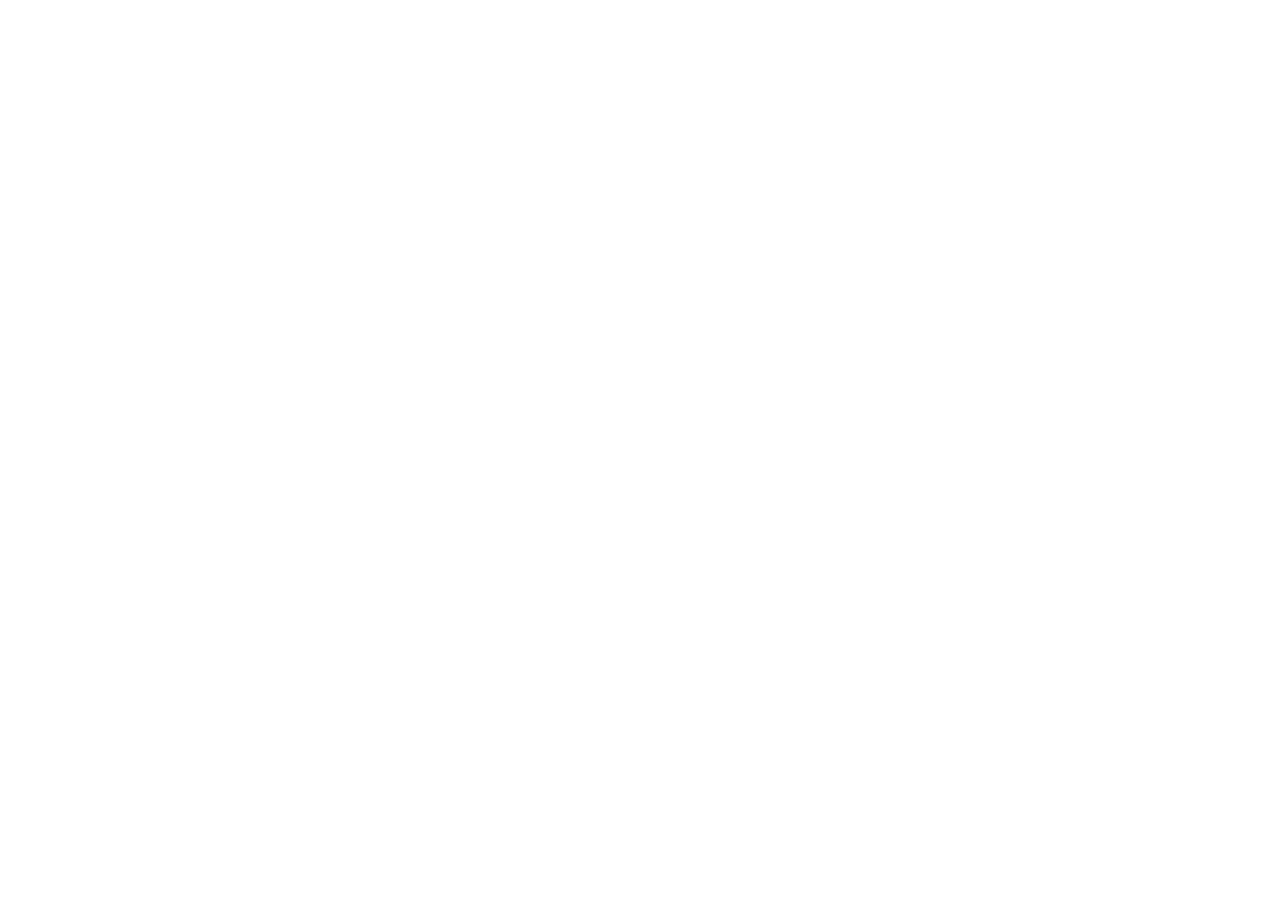
==== index.html @ ae7eb97d "Encuestas de satisfacción EvelynA: dueño y equipo Co-Authored-By: Claude Opus 5.5 <noreply@anthropic" ====
<!DOCTYPE html><html lang="es"><head><meta charset="utf-8"><meta name="robots" content="noindex"><meta http-equiv="refresh" content="0; url=https://soyevelyna.com/"><title>EvelynA</title></head><body><a href="https://soyevelyna.com/">soyevelyna.com</a></body></html>
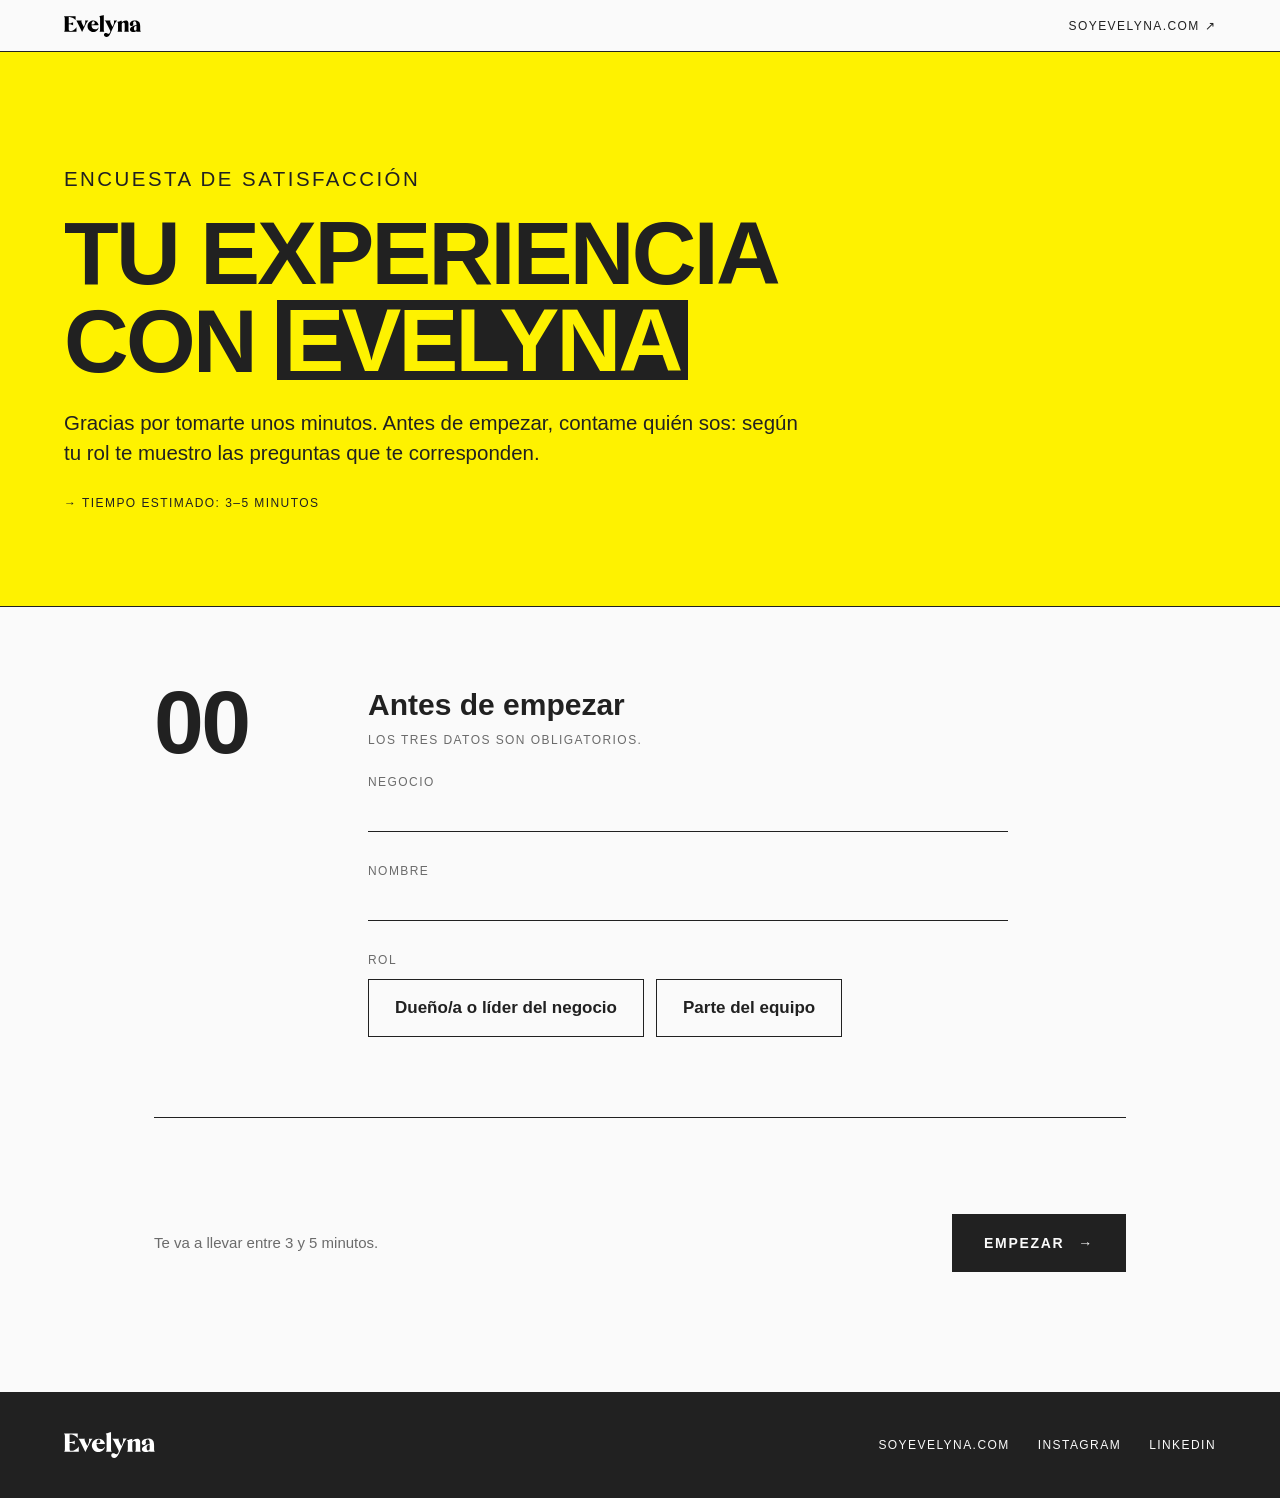
==== commit ecaae208: "Link único /consultoria con Negocio, Nombre y Rol obligatorios Co-Authored-By: Claude Opus 5.5 <nore" ====
--- a/index.html
+++ b/index.html
@@ -1 +1 @@
-<!DOCTYPE html><html lang="es"><head><meta charset="utf-8"><meta name="robots" content="noindex"><meta http-equiv="refresh" content="0; url=https://soyevelyna.com/"><title>EvelynA</title></head><body><a href="https://soyevelyna.com/">soyevelyna.com</a></body></html>
+<!DOCTYPE html><html lang="es"><head><meta charset="utf-8"><meta name="robots" content="noindex"><meta http-equiv="refresh" content="0; url=/consultoria/"><title>EvelynA</title></head><body><a href="/consultoria/">Ir a la encuesta</a></body></html>
